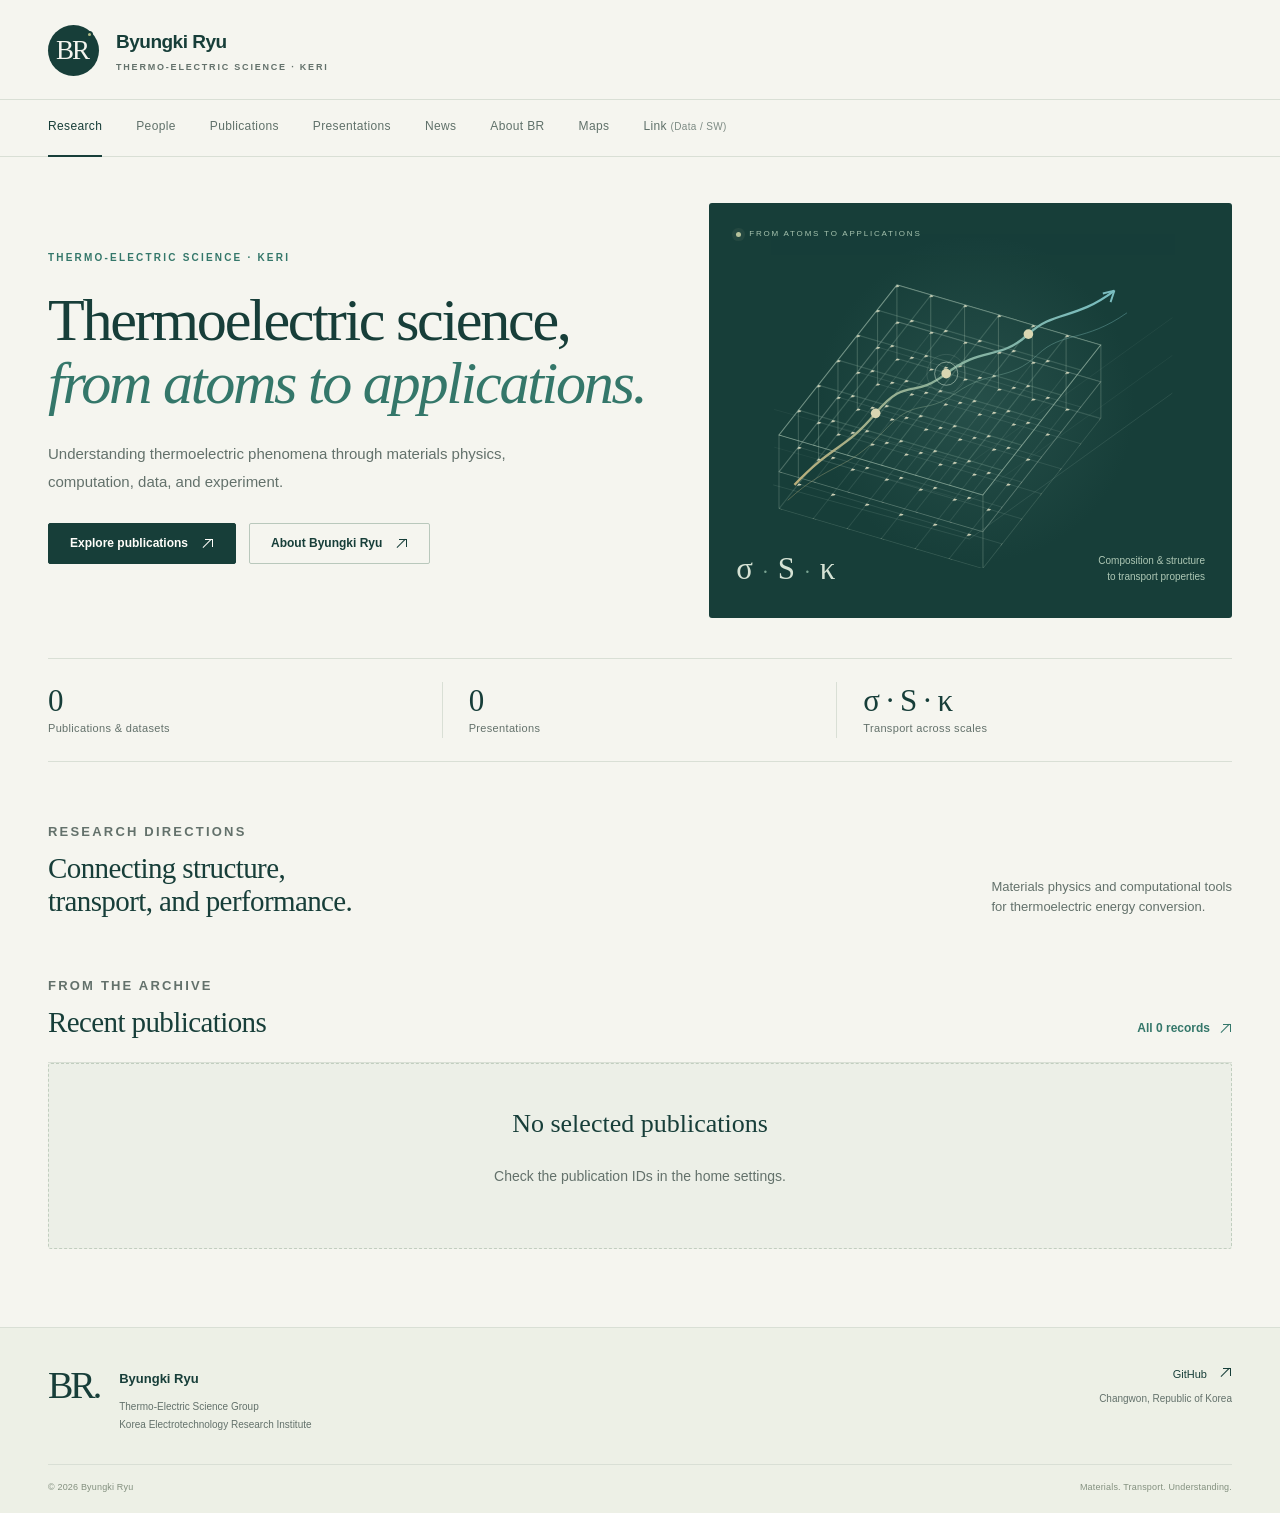
==== src/index.html @ d8a33472 "Build research homepage with Excel and Zotero content workflow" ====
<!doctype html>
<html lang="en">
<head>
  <meta charset="utf-8">
  <meta name="viewport" content="width=device-width, initial-scale=1">
  <meta name="theme-color" content="#173e39">
  <meta name="description" content="Byungki Ryu — thermoelectric science, materials, interfaces, and data-driven research at KERI.">
  <title>Byungki Ryu · Thermo-Electric Science</title>
  <link rel="stylesheet" href="styles.css">
</head>
<body>
  <a class="skip-link" href="#app">Skip to content</a>
  <header class="site-header">
    <div class="header-inner">
      <a class="brand" href="#research" aria-label="Byungki Ryu home">
        <span class="brand-mark" aria-hidden="true">BR<span class="brand-dot"></span></span>
        <span class="brand-copy"><strong>Byungki Ryu</strong><span>THERMO-ELECTRIC SCIENCE · KERI</span></span>
      </a>
      <a class="contact-link" href="mailto:byungkiryu@keri.re.kr">Get in touch <span class="arrow-up-right" aria-hidden="true"></span></a>
    </div>
    <div class="navigation-wrap">
      <nav class="main-nav" aria-label="Main navigation">
        <a href="#research" data-page="research" aria-current="page">Research</a>
        <a href="#people" data-page="people">People</a>
        <a href="#publications" data-page="publications">Publications</a>
        <a href="#presentations" data-page="presentations">Presentations</a>
        <a href="#news" data-page="news">News</a>
        <a href="#about" data-page="about">About BR</a>
        <a href="#maps" data-page="maps">Maps</a>
        <a href="#links" data-page="links">Link <span class="nav-detail">(Data / SW)</span></a>
      </nav>
    </div>
  </header>

  <main id="app" class="site-main" tabindex="-1">
    <div class="loading-state"><span class="eyebrow">THERMO-ELECTRIC SCIENCE</span><h1>Opening the research archive.</h1><p>Loading publications, presentations, and research.</p></div>
  </main>

  <footer class="site-footer">
    <div class="footer-inner">
      <div class="footer-brand"><span class="footer-monogram">BR.</span><div><strong>Byungki Ryu</strong><p>Thermo-Electric Science Group<br>Korea Electrotechnology Research Institute</p></div></div>
      <div class="footer-links"><a href="mailto:byungkiryu@keri.re.kr">byungkiryu@keri.re.kr <span class="arrow-up-right" aria-hidden="true"></span></a><a href="https://github.com/byungkiryu" target="_blank" rel="noopener noreferrer">GitHub <span class="arrow-up-right" aria-hidden="true"></span></a><span class="footer-location">Changwon, Republic of Korea</span></div>
    </div>
    <div class="footer-bottom"><span>© 2026 Byungki Ryu</span><span>Materials. Transport. Understanding.</span></div>
  </footer>

  <dialog id="detail-dialog" class="detail-dialog" aria-label="Research record details">
    <button id="dialog-close" class="dialog-close" aria-label="Close details" type="button">×</button>
    <div id="detail-content" class="dialog-body"></div>
  </dialog>
  <div id="toast" class="toast" role="status" aria-live="polite" hidden></div>

  <template id="lattice-visual">
    <div class="lattice-panel">
      <div class="lattice-overline"><span class="live-dot" aria-hidden="true"></span> FROM ATOMS TO APPLICATIONS</div>
      <svg class="lattice-svg" viewBox="0 0 500 360" fill="none" xmlns="http://www.w3.org/2000/svg" aria-hidden="true">
        <defs>
          <linearGradient id="transport-color" x1="70" y1="300" x2="400" y2="80" gradientUnits="userSpaceOnUse"><stop stop-color="#c6b47c"/><stop offset=".53" stop-color="#8fb8a2"/><stop offset="1" stop-color="#7ec5c9"/></linearGradient>
          <radialGradient id="lattice-glow"><stop stop-color="#76a9a0" stop-opacity=".17"/><stop offset="1" stop-color="#76a9a0" stop-opacity="0"/></radialGradient>
          <pattern id="lattice-grid" x="0" y="0" width="37" height="37" patternUnits="userSpaceOnUse"><path d="M0 0H37M0 0V37" stroke="#adc8ba" stroke-opacity=".4" stroke-width=".8"/><circle cx="0" cy="0" r="3.2" fill="#d5d7bc"/></pattern>
        </defs>
        <circle cx="255" cy="190" r="175" fill="url(#lattice-glow)"/>
        <path d="M46 274L249 330L459 179" stroke="#aac2b5" stroke-opacity=".15"/>
        <path d="M47 235L249 291L459 140M47 196L249 252L459 101" stroke="#aac2b5" stroke-opacity=".08"/>
        <g transform="matrix(.95 .28 -.55 .7 174 67)"><rect width="222" height="222" fill="url(#lattice-grid)" stroke="#bcd4c2" stroke-opacity=".55"/><path d="M0 0V222M37 0V222M74 0V222M111 0V222M148 0V222M185 0V222M222 0V222M0 0H222M0 37H222M0 74H222M0 111H222M0 148H222M0 185H222M0 222H222" stroke="#9ac2ad" stroke-opacity=".18"/></g>
        <g transform="matrix(.95 .28 -.55 .7 174 105)"><rect width="222" height="222" fill="url(#lattice-grid)" stroke="#bcd4c2" stroke-opacity=".35"/></g>
        <g transform="matrix(.95 .28 -.55 .7 174 143)"><rect width="222" height="222" fill="url(#lattice-grid)" stroke="#bcd4c2" stroke-opacity=".15"/></g>
        <g stroke="#b8cfbb" stroke-opacity=".3"><path d="M174 67V143M385 129V205M52 222V298M263 284V360M209 77V153M244 88V164M279 98V174M314 108V184M349 119V195M154 93V169M133 119V195M113 145V221M93 171V247M72 196V272"/></g>
        <path d="M68 274C109 231 119 239 152 200C184 161 190 186 225 159C262 130 280 146 310 118C337 93 358 104 399 73" stroke="url(#transport-color)" stroke-width="2.4"/>
        <path d="M61 290C105 250 122 260 159 220C194 181 200 204 235 179C270 154 290 168 320 139C345 115 368 127 412 96" stroke="url(#transport-color)" stroke-opacity=".4" stroke-width="1"/>
        <g fill="#e4dfb9"><circle cx="152" cy="200" r="5"/><circle cx="225" cy="159" r="5"/><circle cx="310" cy="118" r="5"/></g>
        <g stroke="#c7ddcb" stroke-opacity=".6"><circle cx="225" cy="159" r="12"/><circle cx="225" cy="159" r="20" stroke-opacity=".15"/></g>
        <path d="M399 73L395 85M399 73L387 76" stroke="#80c4c7" stroke-width="2"/>
      </svg>
      <div class="lattice-caption"><span class="lattice-properties">σ <i>·</i> S <i>·</i> κ</span><span>Composition & structure<br>to transport properties</span></div>
    </div>
  </template>
  <script src="data.js"></script>
  <script src="app.js"></script>
</body>
</html>
---- src/styles.css ----
:root{--paper:#f5f5ef;--white:#fffefa;--ink:#173e39;--muted:#63716b;--line:#d9dfd5;--teal:#34776a;--teal-soft:#e5eee5;--gold:#ad8954;--serif:Georgia,'Times New Roman',serif;--sans:Inter,-apple-system,BlinkMacSystemFont,'Segoe UI','Noto Sans',Arial,sans-serif;--shadow:0 16px 50px #183f3910}
*{box-sizing:border-box}html{scroll-behavior:smooth}body{margin:0;background:var(--paper);color:var(--ink);font-family:var(--sans);font-size:15px;line-height:1.6;-webkit-font-smoothing:antialiased}button,input,select,textarea{font:inherit}button,a,input,select{touch-action:manipulation}button{cursor:pointer}a{color:inherit;text-decoration:none}img,svg{max-width:100%}button:focus-visible,a:focus-visible,input:focus-visible,select:focus-visible,summary:focus-visible{outline:3px solid #b18b47;outline-offset:4px}::selection{background:#d8e6c9;color:#163f38}[hidden]{display:none!important}h1,h2,h3,h4,p{margin-top:0}h1,h2,h3,h4{font-weight:500;line-height:1.15}p{margin-bottom:1.1em}button:disabled{cursor:not-allowed;opacity:.5}ul{padding-left:1.2em}main:focus{outline:none}
.skip-link{position:fixed;top:-80px;left:16px;background:var(--ink);color:white;padding:10px 18px;z-index:50}.skip-link:focus{top:12px}
.site-header{background:var(--paper);border-bottom:1px solid var(--line)}.header-inner,.main-nav,.site-main,.footer-inner,.footer-bottom{width:min(1200px,calc(100% - 96px));margin-inline:auto}.header-inner{display:flex;align-items:center;justify-content:space-between;gap:20px;padding:25px 0 23px}.brand{display:flex;gap:17px;align-items:center}.brand-mark{font-family:var(--serif);font-size:27px;letter-spacing:-2px;position:relative;display:grid;place-items:center;width:51px;height:51px;background:var(--ink);color:var(--paper);border-radius:50%;padding-right:3px}.brand-dot{position:absolute;right:6px;top:6px;width:7px;height:7px;background:#b2bc85;border:2px solid var(--ink);border-radius:50%}.brand-copy{display:flex;flex-direction:column;gap:2px}.brand-copy strong{font-size:19px;font-weight:600;letter-spacing:-.5px}.brand-copy>span{font-size:9px;letter-spacing:1.8px;color:var(--muted);font-weight:600}.contact-link{font-size:12px;font-weight:600;display:flex;gap:22px;align-items:center}.contact-link span{font-size:21px;font-weight:400}.contact-link:hover{color:var(--teal)}.navigation-wrap{border-top:1px solid var(--line)}.main-nav{display:flex;gap:34px;align-items:stretch;min-height:56px;white-space:nowrap}.main-nav a{position:relative;padding:17px 0 16px;color:#60716a;font-size:12px;font-weight:500;letter-spacing:.03em}.main-nav a:after{content:'';position:absolute;height:2px;bottom:-1px;left:0;right:0;background:transparent}.main-nav a:hover,.main-nav a.active,.main-nav a[aria-current=page]{color:var(--ink)}.main-nav a.active:after,.main-nav a[aria-current=page]:after{background:var(--ink)}.nav-detail{font-size:10px;opacity:.8}
.site-main{min-height:60vh;padding-top:46px;padding-bottom:78px}.eyebrow{display:block;text-transform:uppercase;letter-spacing:2.2px;font-size:10px;font-weight:650;color:var(--teal);margin-bottom:20px}.page-heading,.page-head{margin:0 0 36px}.page-title{font-family:var(--serif);font-size:clamp(38px,4.5vw,58px);letter-spacing:-1.9px;margin:0 0 16px}.page-description,.page-intro{color:var(--muted);max-width:720px;line-height:1.75;font-size:15px}.page-heading .eyebrow{margin-bottom:12px}.hero-grid,.hero{display:grid;grid-template-columns:1.15fr 1fr;gap:60px;align-items:center;margin:0 0 40px}.hero-copy{padding:17px 0 24px}.hero-copy .eyebrow{margin-bottom:22px}.hero-title{font-family:var(--serif);font-size:clamp(42px,4.7vw,66px);font-weight:400;line-height:1.06;letter-spacing:-2.3px;max-width:600px;margin-bottom:25px}.hero-title em{font-weight:400;color:var(--teal)}.hero-summary,.hero-description{color:var(--muted);font-size:15px;line-height:1.85;max-width:480px;margin-bottom:27px}.hero-actions{display:flex;gap:13px;flex-wrap:wrap;align-items:center}.hero-art,.hero-visual{min-width:0}.lattice-panel{background:#173e39;position:relative;min-height:415px;overflow:hidden;border-radius:3px;color:#d5e2d4}.lattice-overline{position:absolute;top:25px;left:27px;z-index:1;display:flex;align-items:center;gap:8px;font-size:8px;letter-spacing:1.8px;color:#a6c3af;font-weight:500}.live-dot{width:5px;height:5px;border-radius:50%;background:#b7c29b;box-shadow:0 0 0 4px #b7c29b14}.lattice-svg{width:100%;height:348px;margin-top:17px;display:block;opacity:.95}.lattice-caption{position:absolute;left:27px;right:27px;bottom:24px;display:flex;align-items:center;justify-content:space-between;gap:15px}.lattice-properties{font-family:var(--serif);font-size:31px;letter-spacing:1px;white-space:nowrap}.lattice-properties i{font-style:normal;color:#7aa492;font-size:21px}.lattice-caption>span:last-child{font-size:10px;line-height:1.6;text-align:right;color:#aec8b5}.hero-art>svg{display:block;width:100%;min-height:320px;background:var(--ink);border-radius:3px}.hero-art .art-caption{background:var(--ink);color:#becfc3;padding:12px 22px;font-size:11px;letter-spacing:.05em}
.button{display:inline-flex;align-items:center;justify-content:center;gap:14px;border:1px solid var(--ink);border-radius:2px;background:var(--ink);color:var(--white);padding:12px 21px;font-size:12px;font-weight:550;line-height:1.3;transition:background .15s,color .15s,border-color .15s}.button:hover{background:#285c50;border-color:#285c50}.button-secondary,.button.secondary{background:transparent;color:var(--ink);border-color:#b9c8bc}.button-secondary:hover,.button.secondary:hover{background:var(--teal-soft);border-color:var(--teal)}.button.small{font-size:11px;padding:9px 13px}.text-link{display:inline-flex;align-items:center;gap:10px;color:var(--teal);font-weight:600;font-size:12px;border-bottom:1px solid transparent}.text-link:hover{border-bottom-color:currentColor}.text-link svg{width:14px;height:14px}.stats-strip{display:grid;grid-template-columns:repeat(4,1fr);border-block:1px solid var(--line);padding:23px 0;margin:0 0 55px}.stat{display:flex;flex-direction:column;gap:1px;padding-inline:26px;border-right:1px solid var(--line)}.stat:first-child{padding-left:0}.stat:last-child{border:0}.stat strong,.stat .stat-value{font-family:var(--serif);font-size:31px;font-weight:400;line-height:1.2;letter-spacing:-.8px}.stat span,.stat .stat-label{color:var(--muted);font-size:11px;letter-spacing:.03em}.stat a:hover{color:var(--teal)}
.section-heading{display:flex;align-items:flex-end;justify-content:space-between;gap:24px;margin-bottom:23px}.section-heading h2,.section-heading h3{font-family:var(--serif);font-size:29px;letter-spacing:-.6px;margin:0}.section-heading p{color:var(--muted);font-size:13px;margin:5px 0 0;max-width:600px}.section-heading .eyebrow{margin-bottom:9px}.research-topics,.topic-list{border-top:1px solid var(--line);margin-bottom:53px}.topic-row{display:grid;grid-template-columns:55px minmax(0,1fr);gap:16px;padding:27px 0;border-bottom:1px solid var(--line)}.topic-index,.topic-number{font-size:11px;color:#7c897c;font-weight:500;letter-spacing:.1em;padding-top:6px}.topic-body{min-width:0}.topic-body h3{font-family:var(--serif);font-size:25px;letter-spacing:-.3px;margin-bottom:9px}.topic-body p{color:var(--muted);font-size:13px;line-height:1.8;margin-bottom:10px;max-width:900px}.topic-detail{color:var(--muted);font-size:13px;margin:12px 0;padding-left:17px;columns:2;column-gap:35px}.topic-detail li{break-inside:avoid;margin-bottom:6px;padding-left:2px}.topic-links,.topic-tags{display:flex;gap:16px;flex-wrap:wrap;margin-top:14px}.topic-links a{font-size:11px;font-weight:600;color:var(--teal)}.topic-links a:hover{text-decoration:underline}.topic-row details summary{font-size:11px;color:var(--teal);font-weight:600;cursor:pointer;margin-top:11px}.topic-row details[open] summary{margin-bottom:8px}
.filter-bar,.filters{display:flex;align-items:flex-end;flex-wrap:wrap;gap:12px;background:#edf0e7;border:1px solid var(--line);padding:18px;margin:0 0 20px;border-radius:3px}.search-field{flex:1 1 270px;position:relative;min-width:170px}.search-field>span,.search-field>label,.filter-group label,.filter-bar label>span{display:block;text-transform:uppercase;color:#6f7e72;font-size:9px;font-weight:650;letter-spacing:1.2px;margin-bottom:7px}.search-field input,.filter-bar input[type=search],.filter-select,.filter-bar select,.filters select{width:100%;background:var(--white);border:1px solid #cdd7c9;border-radius:2px;padding:11px 12px;color:var(--ink);font-size:12px;min-height:41px}.search-field input::placeholder{color:#8b948a}.filter-bar>label,.filter-group{flex:0 1 145px;min-width:110px}.filter-select{width:auto;min-width:120px;max-width:220px}.filter-bar>select{flex:0 1 150px;max-width:220px}.filter-bar .button{min-height:41px;padding:11px 15px;background:transparent;color:var(--ink);border-color:#b8c7b8}.filter-bar .button:hover{background:#dce7d9}.chip-group{display:flex;gap:7px;flex-wrap:wrap;margin-bottom:22px}.chip{display:inline-flex;align-items:center;gap:7px;border:1px solid var(--line);border-radius:100px;background:transparent;padding:7px 14px;color:var(--muted);font-size:11px;line-height:1.3}.chip:hover{border-color:#81a091;background:#edf1e8}.chip.active,.chip[aria-pressed=true]{background:var(--ink);border-color:var(--ink);color:#fff}.results-header,.results-bar{display:flex;align-items:center;justify-content:space-between;gap:18px;margin:23px 0 13px;font-size:11px;color:var(--muted)}.results-header strong{color:var(--ink)}.results-header p{margin:0}.results-header select{background:transparent;border:0;color:var(--muted);font-size:11px}.record-list,.publication-list{border-top:1px solid var(--line)}.record-card,.publication-row{display:grid;grid-template-columns:65px minmax(0,1fr);gap:21px;border-bottom:1px solid var(--line);padding:24px 0}.record-year,.publication-year{font-family:var(--serif);font-size:22px;line-height:1.3;color:#567367;letter-spacing:-.5px}.record-main,.publication-body{min-width:0}.record-title,.publication-title{display:block;font-family:var(--serif);font-size:21px;line-height:1.4;font-weight:400;letter-spacing:-.1px;margin:0 0 8px}.record-title a:hover,.publication-title a:hover{color:var(--teal)}button.record-title{border:0;background:none;text-align:left;padding:0;color:var(--ink);cursor:pointer}.record-authors,.authors{font-size:11px;color:#708074;line-height:1.8;margin:0 0 4px;overflow-wrap:anywhere}.record-authors strong,.authors strong{color:var(--ink);font-weight:650}.record-venue,.venue{font-size:12px;color:#4d6858;line-height:1.6;margin-bottom:8px}.record-meta,.meta-line{font-size:10px;color:#7b877c;display:flex;align-items:center;gap:8px;flex-wrap:wrap;margin-bottom:9px}.record-actions{display:flex;flex-wrap:wrap;align-items:center;gap:15px;margin-top:10px}.record-actions button,.record-actions a{display:inline-flex;align-items:center;gap:5px;padding:0;border:0;background:none;color:var(--teal);font-size:10px;font-weight:600;line-height:1.6}.record-actions button:hover,.record-actions a:hover{text-decoration:underline}.record-actions svg{width:12px;height:12px}.badges{display:flex;gap:5px;flex-wrap:wrap;margin-bottom:8px}.badge,.tag{display:inline-flex;align-items:center;border:1px solid #d4ddce;border-radius:2px;background:#edf2e7;color:#58705a;font-size:9px;letter-spacing:.02em;padding:3px 6px;line-height:1.2;vertical-align:middle;margin:2px 4px 2px 0}.badge.role,.badge.featured{background:#dfece0;color:#285d43;border-color:#c9ddcb}.badge.invited{background:#eee8d8;color:#8a6a2f;border-color:#e1d5b7}.badge.upcoming{background:#e6edf5;color:#466882;border-color:#d2ddeb}.tag{border:0;background:#e9ede4;color:#768271}.load-more{display:flex;justify-content:center;gap:12px;margin:27px auto 5px}.load-more.button{width:max-content}.record-group-heading{font-family:var(--serif);font-size:28px;margin:30px 0 9px}.empty-state{text-align:center;background:#ecefe7;padding:45px 25px;border:1px dashed #c1cebf;border-radius:3px;color:var(--muted);font-size:14px}.empty-state h3{color:var(--ink);font-family:var(--serif);font-size:26px}.empty-state p{margin-bottom:15px}
.people-grid{display:grid;grid-template-columns:repeat(3,minmax(0,1fr));gap:18px;margin-top:23px;margin-bottom:42px}.person-card{background:var(--white);border:1px solid var(--line);border-radius:3px;padding:27px;display:flex;flex-direction:column;min-width:0}.avatar,.person-initials{width:49px;height:49px;display:grid;place-items:center;border-radius:50%;background:#e8eee1;color:#567350;font-family:var(--serif);font-size:20px;margin-bottom:21px}.person-card:nth-child(3n+2) .avatar{background:#e4ece9;color:#3f6d63}.person-card:nth-child(3n+3) .avatar{background:#eeeadc;color:#8b7848}.person-card h3,.person-name{font-family:var(--serif);font-size:23px;margin-bottom:6px}.person-card p{font-size:12px;color:var(--muted);line-height:1.75;margin-bottom:10px}.person-meta{font-size:11px;line-height:1.75;color:var(--teal);margin-bottom:13px}.person-card .person-role{color:var(--ink);font-weight:600}.person-card .person-period{font-size:10px;color:#8c9589;margin-top:auto;padding-top:10px}.person-card .text-link{margin-top:auto;padding-top:8px;font-size:11px}.people-group-title{font-family:var(--serif);font-size:28px;margin-bottom:20px}.timeline{border-top:1px solid var(--line)}.timeline-item,.timeline-entry{display:grid;grid-template-columns:120px minmax(0,1fr);gap:30px;padding:26px 0;border-bottom:1px solid var(--line)}.timeline-item time,.timeline-entry time{font-size:11px;color:var(--teal);padding-top:4px}.timeline-item h3,.timeline-entry h3{font-family:var(--serif);font-size:24px;line-height:1.35;margin-bottom:9px}.timeline-item p,.timeline-entry p{font-size:13px;line-height:1.85;color:var(--muted);max-width:850px;margin-bottom:11px}.timeline-item .badge{margin-bottom:10px}
.about-grid{display:grid;grid-template-columns:300px minmax(0,1fr);gap:60px}.profile-summary{border-top:3px solid var(--ink);padding-top:26px;align-self:start;position:sticky;top:25px}.profile-summary .avatar{width:90px;height:90px;font-size:38px;background:var(--ink);color:#dfe7ce;margin-bottom:23px}.profile-summary h2{font-family:var(--serif);font-size:36px;letter-spacing:-.6px;margin-bottom:13px}.profile-summary p{font-size:13px;line-height:1.8;color:var(--muted)}.profile-summary .profile-role{font-size:14px;color:var(--ink)}.profile-links{display:flex;flex-direction:column;gap:9px;margin-top:22px}.profile-links a{color:var(--teal);font-size:12px;overflow-wrap:anywhere}.profile-links a:hover{text-decoration:underline}.detail-section{padding-bottom:30px;margin-bottom:30px;border-bottom:1px solid var(--line)}.detail-section:last-child{border-bottom:0}.detail-section h2,.detail-section h3{font-family:var(--serif);font-size:29px;margin-bottom:21px;letter-spacing:-.5px}.detail-section p,.detail-section li{font-size:13px;line-height:1.85;color:var(--muted)}.career-list{list-style:none;padding:0;margin:0}.career-list li{display:grid;grid-template-columns:115px minmax(0,1fr);gap:20px;margin-bottom:22px}.career-list time,.career-list .period{font-size:11px;color:var(--teal);padding-top:2px}.career-list strong{display:block;color:var(--ink);font-weight:550;font-size:14px}.career-list p{margin:4px 0 0;font-size:12px}.detail-section ul:not(.career-list){padding-left:18px}.detail-section li{margin-bottom:9px}
.link-grid{display:grid;grid-template-columns:repeat(2,minmax(0,1fr));gap:15px;margin-bottom:38px}.link-card,.resource-card{position:relative;display:flex;flex-direction:column;padding:25px 58px 25px 25px;border:1px solid var(--line);border-radius:3px;background:var(--white);min-width:0;transition:border-color .2s,background .2s}.link-card:hover,.resource-card:hover{border-color:#7fa18c;background:#f1f5eb}.link-card h3,.resource-card h3{font-family:var(--serif);font-size:23px;line-height:1.3;margin-bottom:9px}.link-card p,.resource-card p{color:var(--muted);font-size:12px;line-height:1.8;margin-bottom:13px}.link-card .link-domain{font-size:10px;color:var(--teal);margin-top:auto;overflow-wrap:anywhere}.link-card .link-arrow,.resource-card .link-arrow{position:absolute;right:23px;top:24px;font-size:24px;color:var(--teal);line-height:1}.link-card>a:not(.text-link){color:var(--teal);font-size:11px;overflow-wrap:anywhere}.link-group-title{font-family:var(--serif);font-size:28px;margin-bottom:20px}.link-card .badge{align-self:start;margin-bottom:15px}
.map-controls{display:flex;align-items:center;gap:10px;flex-wrap:wrap;margin-bottom:20px}.map-controls .chip-group{margin-bottom:0}.map-layout{display:grid;grid-template-columns:minmax(0,1fr) 295px;gap:20px;align-items:start}.map-panel{position:relative;background:#e8ede2;border:1px solid #d3ddce;min-width:0;border-radius:3px;overflow:hidden}.world-map{display:block;width:100%;height:auto;min-height:310px;background:#e8ede2}.world-map .land{fill:#c7d4be;stroke:#e8ede2;stroke-width:.6}.world-map .graticule{fill:none;stroke:#d8e0d2;stroke-width:.6}.world-map .map-point{cursor:pointer;fill:#275d4d;stroke:#eff5e7;stroke-width:1.7;transition:r .15s,fill .15s}.world-map .map-point:hover,.world-map .map-point:focus,.world-map .map-point.active{fill:#b58c44;stroke:#fff;stroke-width:2}.map-caption{font-size:10px;line-height:1.6;color:var(--muted);padding:12px 17px;border-top:1px solid #d3ddce;background:#eef1e8}.map-list{max-height:450px;overflow-y:auto;overscroll-behavior:contain;scrollbar-width:thin;border-top:1px solid var(--line)}.map-place,.map-list button{display:block;width:100%;padding:14px 15px;text-align:left;background:transparent;border:0;border-bottom:1px solid var(--line);color:var(--ink);line-height:1.5;font-size:12px}.map-place:hover,.map-list button:hover,.map-list .active{background:#e8eee0}.map-list strong{display:block;font-size:12px;font-weight:550}.map-list span{display:block;font-size:10px;color:var(--muted);margin-top:4px}.map-detail{padding:20px;border:1px solid var(--line);background:var(--white);margin-top:18px;border-radius:3px}.map-detail h3{font-family:var(--serif);font-size:23px;margin-bottom:7px}.map-detail p{font-size:12px;color:var(--muted);line-height:1.75;margin-bottom:8px}.map-detail a{font-size:11px;color:var(--teal)}.map-legend{display:flex;gap:18px;align-items:center;font-size:10px;color:var(--muted);padding:13px 17px}.map-legend span{display:flex;gap:7px;align-items:center}.map-legend i{width:6px;height:6px;border-radius:50%;background:var(--teal)}
.detail-dialog{border:1px solid #b9cbb8;border-radius:4px;background:var(--white);color:var(--ink);padding:0;max-width:740px;width:calc(100% - 40px);max-height:85vh;box-shadow:0 30px 120px #0e29294d}.detail-dialog::backdrop{background:#102d2866;backdrop-filter:blur(3px)}.dialog-close{position:absolute;right:16px;top:13px;z-index:2;border:1px solid var(--line);width:31px;height:31px;border-radius:50%;background:var(--white);color:var(--muted);font-size:23px;line-height:1;display:grid;place-items:center;padding:0}.dialog-close:hover{background:var(--teal-soft);color:var(--ink)}.dialog-body{padding:42px;overflow-wrap:anywhere}.dialog-body h2{font-family:var(--serif);font-size:30px;line-height:1.3;margin:13px 0 20px;padding-right:14px}.dialog-body h3{font-family:var(--serif);font-size:23px;margin:25px 0 12px}.dialog-body p{font-size:13px;color:var(--muted);line-height:1.9}.dialog-body .eyebrow{margin-bottom:10px}.dialog-body .record-authors{font-size:12px;line-height:1.9}.dialog-body .record-venue{font-size:13px}.dialog-body dl{display:grid;grid-template-columns:90px minmax(0,1fr);gap:9px 18px;font-size:12px;border-block:1px solid var(--line);padding:18px 0}.dialog-body dt{color:var(--muted)}.dialog-body dd{margin:0}.dialog-body a{color:var(--teal)}.dialog-body .button{color:white}.dialog-body .button-secondary{color:var(--ink)}.dialog-actions{display:flex;gap:12px;flex-wrap:wrap;border-top:1px solid var(--line);padding-top:20px;margin-top:24px}.dialog-body img{border-radius:2px;margin-top:10px;max-height:400px;object-fit:contain}.dialog-header{padding-right:25px}.dialog-section{border-top:1px solid var(--line);padding-top:15px;margin-top:20px}.dialog-section .tag{font-size:10px}.toast{position:fixed;bottom:24px;left:50%;transform:translateX(-50%);background:var(--ink);color:white;font-size:12px;line-height:1.5;padding:12px 21px;border:1px solid #6e9985;border-radius:3px;box-shadow:var(--shadow);z-index:100;max-width:calc(100% - 32px)}.loading-state{padding:80px 0;max-width:700px}.loading-state h1{font-family:var(--serif);font-size:44px}.loading-state p{color:var(--muted)}
.site-footer{border-top:1px solid var(--line);background:#edf0e6}.footer-inner{display:flex;align-items:flex-start;justify-content:space-between;gap:30px;padding:38px 0 30px}.footer-brand{display:flex;gap:20px;align-items:flex-start}.footer-monogram{font-family:var(--serif);font-size:38px;letter-spacing:-3px;line-height:1}.footer-brand strong{font-size:13px;font-weight:600}.footer-brand p{font-size:10px;line-height:1.8;color:var(--muted);margin:8px 0 0}.footer-links{display:flex;flex-direction:column;gap:8px;align-items:flex-end;font-size:11px}.footer-links a:hover{text-decoration:underline}.footer-links a span{margin-left:10px}.footer-location{font-size:10px;color:var(--muted)}.footer-bottom{border-top:1px solid var(--line);padding:15px 0 19px;display:flex;justify-content:space-between;gap:20px;font-size:9px;color:#83907f;letter-spacing:.02em}
.quiet{color:var(--muted)}.small{font-size:11px}.inline-link,.section-link{color:var(--teal);font-size:12px;font-weight:550}.inline-link:hover,.section-link:hover{text-decoration:underline}.author-highlight{color:var(--ink);font-weight:650}.record-number{font-size:9px;color:#98a08f;display:block;margin-top:5px;font-family:var(--sans);letter-spacing:.04em}.record-kicker{font-size:10px;display:flex;gap:8px;flex-wrap:wrap;color:var(--muted);margin-bottom:8px}.metadata-grid,.dialog-detail{display:grid;grid-template-columns:100px minmax(0,1fr);gap:8px 16px;font-size:12px}.metadata-grid dt,.dialog-detail dt{color:var(--muted)}.metadata-grid dd,.dialog-detail dd{margin:0}.topic-tag{color:var(--teal);background:#e9eee2;border-radius:2px;display:inline-block;padding:3px 7px;font-size:9px;margin:3px 5px 0 0}.initials{font-family:var(--serif)}.list-heading{font-family:var(--serif);font-size:28px;margin:35px 0 20px}.mini-news{padding:16px 0;border-bottom:1px solid var(--line)}.mini-news h3{font-family:var(--serif);font-size:21px;line-height:1.4;margin:6px 0 9px}.mini-news p{font-size:12px;color:var(--muted)}.news-date{font-size:10px;letter-spacing:.04em;color:var(--teal)}.selected-point{fill:var(--gold)!important;stroke:#fff;stroke-width:2}.map-search{width:100%;padding:11px 12px;border:1px solid var(--line);background:var(--white);font-size:12px;color:var(--ink)}.map-count{font-size:10px;color:var(--muted);margin-left:auto}.profile-contact{display:flex;flex-direction:column;gap:8px;font-size:12px;margin-top:22px;overflow-wrap:anywhere}.profile-contact a{color:var(--teal)}.link-icon{width:30px;height:30px;color:var(--teal);font-size:22px;line-height:1;margin-bottom:15px}.link-icon svg{width:24px;height:24px}.data-note{font-size:10px;color:var(--muted);margin:16px 0}
/* Exact component shapes rendered by app.js. */
.visually-hidden{position:absolute!important;width:1px;height:1px;padding:0!important;margin:-1px!important;overflow:hidden;clip:rect(0,0,0,0);white-space:nowrap;border:0}
.arrow-up-right,.arrow-right{position:relative;display:inline-block;flex:0 0 auto;width:12px;height:12px;vertical-align:-1px;font-size:0!important;line-height:0}
.arrow-up-right:before{content:'';position:absolute;top:1px;right:1px;width:7px;height:7px;border-top:1.3px solid currentColor;border-right:1.3px solid currentColor}
.arrow-up-right:after{content:'';position:absolute;top:9px;left:1px;width:12px;height:1.3px;background:currentColor;transform:rotate(-45deg);transform-origin:left center}
.arrow-right:before{content:'';position:absolute;top:3px;right:1px;width:6px;height:6px;border-top:1.3px solid currentColor;border-right:1.3px solid currentColor;transform:rotate(45deg)}
.arrow-right:after{content:'';position:absolute;top:6px;left:0;width:11px;height:1.3px;background:currentColor}
.stats-strip{grid-template-columns:repeat(3,minmax(0,1fr))}
.research-topics{border-top:0}.research-topics>.section-heading{margin-bottom:27px}.topic-row{grid-template-columns:42px minmax(0,.9fr) minmax(0,1.15fr);gap:23px;border-top:1px solid var(--line);border-bottom:0}.topic-row:last-child{border-bottom:1px solid var(--line)}.topic-body .eyebrow{font-size:8px;letter-spacing:1.7px;margin-bottom:10px}.topic-row>.topic-detail{columns:initial;margin:0;padding:2px 0 0 14px;font-size:12px}.topic-detail>ul{margin:0;padding-left:15px}.topic-detail .topic-tags{gap:5px;margin-top:13px}.topic-tag{border:0;line-height:1.4;cursor:pointer}.topic-tag:hover{background:#d9e8d5}
.record-title>button{border:0;background:none;padding:0;color:inherit;font:inherit;line-height:inherit;text-align:left;letter-spacing:inherit;width:100%;cursor:pointer}.record-title>button:hover{color:var(--teal)}.badge-role{background:#dfece0;color:#285d43;border-color:#c9ddcb}.badge-upcoming{background:#e6edf5;color:#466882;border-color:#d2ddeb}
label.filter-select{display:block;padding:0;background:transparent;border:0;min-height:0;max-width:180px;min-width:110px}.filter-bar .search-field{align-self:flex-end}.search-field>svg{position:absolute;left:12px;bottom:12px;color:#7b8d7d;width:17px;height:17px}.search-field:has(>svg)>input{padding-left:39px}.filter-bar>label.search-field{flex:1 1 270px}.filter-bar .clear-filters{background:transparent;border:0;align-self:flex-end;padding:11px 0;font-size:11px;min-height:41px}.filter-select select{width:100%;max-width:100%;display:block}.load-more{align-items:center}.load-more p{margin:0}
.person-card h2{font-family:var(--serif);font-size:23px;font-weight:400;line-height:1.25;margin:0 0 9px}.person-card .eyebrow{font-size:8px;letter-spacing:1.1px;margin-bottom:8px}.timeline-item h2{font-family:var(--serif);font-size:24px;line-height:1.35;margin-bottom:9px}.link-card h2{font-family:var(--serif);font-size:24px;line-height:1.3;margin-bottom:10px}.link-card .eyebrow{font-size:8px;letter-spacing:1.3px;margin-bottom:14px}.link-card .text-link{margin-top:auto;align-self:flex-start;font-size:11px}
.career-list>article{display:grid;grid-template-columns:115px minmax(0,1fr);gap:20px;margin-bottom:23px}.career-list>article>span{font-size:11px;color:var(--teal);padding-top:3px}.career-list article h3{font-family:var(--sans);font-size:14px;font-weight:550;line-height:1.55;letter-spacing:0;margin:0 0 5px}.career-list article p{font-size:12px;margin:0;color:var(--muted)}.dialog-body dl.metadata-grid{display:block}.metadata-grid>div{display:grid;grid-template-columns:110px minmax(0,1fr);gap:16px;padding:5px 0}.metadata-grid dt{font-size:11px}.metadata-grid dd{font-size:12px}.long-text{white-space:pre-line}.citation-text{background:#edf1e7;border-left:2px solid #adc2a7;padding:14px 17px;font-size:11px!important;line-height:1.8!important}.detail-image{margin:20px 0}.detail-image figcaption{font-size:10px;color:var(--muted);margin-top:8px}.toast:not(.is-visible){display:none}.toast.is-visible{display:block}
.map-controls .map-search{padding:0;background:none;border:0;max-width:360px;margin-left:auto;flex:1 1 210px}.world-map{min-height:0}.world-map svg{width:100%;height:auto;display:block}.map-ocean{fill:#e8ede2}.map-grid{stroke:#d7e0d0;stroke-width:.7;fill:none}.map-land{fill:#c0cfb6;stroke:#e8ede2;stroke-width:.6}.world-map .map-point{stroke:none;fill:none;cursor:pointer}.map-point-halo{fill:#517d6533;stroke:none}.map-point-core{fill:#316b54;stroke:#f4f5e8;stroke-width:1.5}.map-point-label{font-size:9px;fill:#2d563e;stroke:none;font-weight:650;font-family:var(--sans)}.map-point:hover .map-point-core,.map-point.is-selected .map-point-core{fill:#ad8954;stroke:white;stroke-width:2}.map-point.is-selected .map-point-halo{fill:#ad89542b}.map-count{padding:11px 18px;border-top:1px solid #d3ddce;font-size:10px;background:#eef1e8}.map-panel+.map-layout{grid-template-columns:minmax(0,.8fr) minmax(0,1.2fr);margin-top:20px}.map-detail{margin-top:0}.map-detail h2{font-family:var(--serif);font-size:25px;margin-bottom:12px}.map-list-item{position:relative;padding-right:33px!important}.map-list-item.is-selected{background:#dfe9d7}.map-list-item .arrow-up-right{position:absolute;right:15px;top:18px;margin:0}.map-list-item>span:not(.arrow-up-right){max-width:95%}
@media(min-width:1450px){.site-main{padding-top:58px}.hero-title{font-size:70px}.hero-grid{gap:75px}.lattice-panel{min-height:435px}.lattice-svg{height:365px}}
@media(max-width:1100px){.header-inner,.main-nav,.site-main,.footer-inner,.footer-bottom{width:calc(100% - 64px)}.main-nav{gap:24px}.hero-grid,.hero{gap:34px;grid-template-columns:1.1fr 1fr}.hero-title{font-size:52px}.lattice-panel{min-height:385px}.lattice-svg{height:320px}.about-grid{grid-template-columns:260px minmax(0,1fr);gap:40px}.map-layout{grid-template-columns:minmax(0,1fr) 245px}.people-grid{gap:15px}.person-card{padding:23px}.filter-select{max-width:170px}}
@media(max-width:900px){.main-nav{gap:23px;overflow-x:auto;scrollbar-width:thin}.navigation-wrap{overflow:hidden}.main-nav a{font-size:11px}.hero-grid,.hero{gap:26px}.hero-title{font-size:46px}.hero-summary{font-size:13px}.lattice-panel{min-height:360px}.lattice-svg{height:300px}.lattice-caption{left:20px;right:20px}.lattice-overline{left:20px;font-size:7px}.lattice-properties{font-size:27px}.lattice-caption>span:last-child{font-size:8px}.stats-strip{margin-bottom:40px}.stat{padding-inline:20px}.stat strong{font-size:28px}.topic-detail{columns:1}.people-grid{grid-template-columns:repeat(2,minmax(0,1fr))}.map-layout{grid-template-columns:1fr}.map-list{display:grid;grid-template-columns:repeat(2,1fr);max-height:230px;border:1px solid var(--line);background:#f0f2e9}.map-list button{border-right:1px solid var(--line)}.world-map{min-height:300px}.about-grid{grid-template-columns:220px minmax(0,1fr);gap:30px}.career-list li{grid-template-columns:1fr;gap:4px}.link-grid{gap:13px}.link-card{padding:23px 45px 23px 23px}.filter-bar>label{flex:1 1 130px}.filter-select{width:100%;max-width:none}.filter-bar .search-field{flex-basis:100%}}
@media(max-width:680px){.header-inner,.main-nav,.site-main,.footer-inner,.footer-bottom{width:calc(100% - 36px)}.header-inner{padding:19px 0;gap:10px}.brand{gap:11px}.brand-mark{width:43px;height:43px;font-size:23px}.brand-copy strong{font-size:17px}.brand-copy>span{font-size:7px;letter-spacing:1.2px}.contact-link{font-size:0;gap:0;padding:3px}.contact-link span{font-size:24px}.main-nav{min-height:49px;gap:25px;padding-bottom:0}.main-nav a{padding:15px 0 13px;font-size:11px}.nav-detail{font-size:9px}.site-main{padding-top:30px;padding-bottom:47px}.hero-grid,.hero{grid-template-columns:1fr;gap:14px;margin-bottom:25px}.hero-copy{padding:0 0 18px}.hero-title{font-size:49px;letter-spacing:-1.8px;max-width:550px;margin-bottom:19px}.hero-copy .eyebrow{margin-bottom:19px;font-size:9px}.hero-summary{font-size:14px;max-width:520px;margin-bottom:24px}.hero-actions{gap:9px}.button{font-size:11px;padding:12px 17px}.hero-art{max-width:none}.lattice-panel{min-height:295px}.lattice-svg{height:285px;margin-top:-3px}.lattice-overline{top:18px;left:20px;font-size:7px}.lattice-caption{bottom:17px}.lattice-properties{font-size:25px}.lattice-caption>span:last-child{font-size:9px}.stats-strip{grid-template-columns:repeat(2,1fr);padding:0;margin-bottom:35px}.stat{padding:18px 0 18px 20px;border-right:0}.stat:nth-child(2n+1){padding-left:0;border-right:1px solid var(--line)}.stat:nth-child(-n+2){border-bottom:1px solid var(--line)}.stat strong{font-size:28px}.stat span{font-size:10px}.section-heading{margin-bottom:20px;gap:15px}.section-heading h2,.section-heading h3{font-size:27px}.section-heading .text-link{font-size:10px;flex-shrink:0}.section-heading p{font-size:12px}.topic-row{grid-template-columns:30px minmax(0,1fr);gap:10px;padding:23px 0}.topic-index{font-size:10px}.topic-body h3{font-size:23px}.topic-body p,.topic-detail{font-size:12px}.research-topics{margin-bottom:37px}.page-title{font-size:42px;letter-spacing:-1.3px}.page-heading{margin-bottom:28px}.page-description{font-size:13px}.page-heading .eyebrow{font-size:9px}.filter-bar{padding:13px;gap:10px}.filter-bar>label{flex:1 1 100px}.filter-bar select{font-size:11px;padding:10px 9px}.filter-bar .button{font-size:10px;padding:10px 13px}.search-field input{font-size:12px}.chip-group{gap:6px;margin-bottom:19px}.chip{font-size:10px;padding:7px 11px}.results-header{font-size:10px;gap:10px}.record-card{grid-template-columns:42px minmax(0,1fr);gap:13px;padding:21px 0}.record-year{font-size:18px}.record-title{font-size:19px;line-height:1.4}.record-authors{font-size:10px}.record-venue{font-size:11px}.record-actions{gap:13px}.record-actions button,.record-actions a{font-size:9px}.badge,.tag{font-size:8px}.people-grid{gap:12px}.person-card{padding:19px}.person-card h3{font-size:21px}.person-card p{font-size:11px}.person-meta{font-size:10px}.avatar{width:42px;height:42px;font-size:19px;margin-bottom:17px}.timeline-item{grid-template-columns:1fr;gap:10px;padding:23px 0}.timeline-item time{font-size:10px}.timeline-item h3{font-size:23px}.timeline-item p{font-size:12px}.about-grid{grid-template-columns:1fr;gap:35px}.profile-summary{position:static;padding-top:23px}.profile-summary .avatar{width:68px;height:68px;font-size:30px;float:right;margin:0 0 10px 18px}.profile-summary h2{font-size:32px}.profile-links{display:flex;flex-wrap:wrap;flex-direction:row;gap:16px}.career-list li{grid-template-columns:90px minmax(0,1fr);gap:17px}.detail-section h2,.detail-section h3{font-size:26px}.detail-section p,.detail-section li{font-size:12px}.career-list strong{font-size:13px}.career-list p{font-size:11px}.link-grid{grid-template-columns:1fr;gap:12px}.link-card{padding:24px 48px 24px 23px}.link-card h3{font-size:24px}.map-controls{gap:8px}.world-map{min-height:210px}.map-list{grid-template-columns:1fr;max-height:215px}.map-detail{padding:18px}.dialog-body{padding:30px 22px}.dialog-body h2{font-size:25px;line-height:1.3;padding-right:10px}.dialog-body p{font-size:12px}.dialog-body dl{grid-template-columns:70px minmax(0,1fr);gap:9px 12px;font-size:11px}.dialog-actions .button{font-size:10px}.dialog-close{right:10px;top:10px;width:27px;height:27px;font-size:20px}.footer-inner{flex-direction:column;gap:22px;padding:30px 0 22px}.footer-brand{gap:17px}.footer-links{align-items:flex-start;font-size:11px}.footer-monogram{font-size:33px}.footer-bottom{font-size:8px;gap:16px}.footer-bottom span:last-child{text-align:right}.loading-state{padding:35px 0}.loading-state h1{font-size:35px}}
@media(max-width:400px){.brand-copy>span{font-size:6px;letter-spacing:1.1px}.hero-title{font-size:43px}.people-grid{grid-template-columns:1fr}.person-card{padding:22px}.hero-actions .button{padding:11px 14px}.hero-summary{font-size:13px}.record-card{grid-template-columns:1fr;gap:8px}.record-year{font-size:13px}.career-list li{grid-template-columns:1fr;gap:3px}}
@media(max-width:900px){.topic-row{grid-template-columns:30px minmax(0,1fr);gap:13px}.topic-row>.topic-detail{grid-column:2;padding:0;margin-top:-2px}.career-list>article{grid-template-columns:1fr;gap:4px}.map-panel+.map-layout{grid-template-columns:1fr 1fr}.filter-bar>label.search-field{flex-basis:100%}.map-layout .map-list{display:block;max-height:290px}}
@media(max-width:680px){.stats-strip{grid-template-columns:repeat(3,minmax(0,1fr));padding:17px 0}.stats-strip .stat{padding:0 13px;border-bottom:0;border-right:1px solid var(--line)}.stats-strip .stat:first-child{padding-left:0}.stats-strip .stat:last-child{border-right:0;padding-right:0}.stats-strip .stat strong{font-size:25px}.stats-strip .stat span{font-size:8px;line-height:1.55;margin-top:4px}.topic-row{grid-template-columns:24px minmax(0,1fr);gap:10px}.topic-row>.topic-detail{font-size:11px}.person-card h2{font-size:22px}.timeline-item h2{font-size:23px}.career-list>article{grid-template-columns:90px minmax(0,1fr);gap:15px}.career-list article h3{font-size:13px}.metadata-grid>div{grid-template-columns:80px minmax(0,1fr);gap:11px}.map-panel+.map-layout{grid-template-columns:1fr}.map-controls .map-search{max-width:none;margin-left:0;flex-basis:100%}.filter-bar>label.filter-select{max-width:none;flex:1 1 95px;min-width:90px}.contact-link .arrow-up-right{width:14px;height:14px}}
@media(max-width:680px){.world-map{min-height:0}}
@media(max-width:900px){.main-nav{overflow-y:hidden}}
.brand{min-width:0}.brand-mark{flex-shrink:0}.brand-copy{min-width:0}.brand-copy strong{overflow-wrap:anywhere}.contact-link{flex-shrink:0}.footer-brand p{white-space:pre-line}
.avatar-photo{overflow:hidden}.avatar-photo img{display:block;width:100%;height:100%;object-fit:cover}.content-image{margin:17px 0 20px;max-width:700px}.content-image img{display:block;width:auto;height:auto;max-height:430px;border-radius:3px;object-fit:contain}.hero-image{margin:0;background:var(--teal-soft);border-radius:3px;overflow:hidden}.hero-image img{display:block;width:100%;height:auto;max-height:560px;object-fit:contain}.topic-body .content-image{margin:14px 0}.topic-body .content-image img{max-height:260px}.link-card .content-image img,.map-detail .content-image img{max-height:250px}.detail-image img{max-height:520px;object-fit:contain}
.presentation-views{margin-top:-10px;margin-bottom:24px}.event-date{font-size:11px;color:var(--teal);padding-top:4px}.event-card .eyebrow{font-size:9px;margin-bottom:8px}.event-card .event-place{color:var(--teal)}.event-actions,.related-people{display:flex;align-items:center;flex-wrap:wrap;gap:16px}.event-actions button{border:0;padding:0;background:none}.event-card .badge{margin-top:0}.linked-event-title{color:var(--ink)!important;font-weight:600}.person-card:focus{outline:2px solid var(--teal);outline-offset:3px}.profile-contact{display:flex;flex-direction:column;align-items:flex-start;gap:10px}.profile-contact a{overflow-wrap:anywhere}
@media(max-width:680px){.hero-image img{max-height:380px}.content-image img{max-height:300px}.brand-copy strong{max-width:240px}.event-actions{gap:12px}}
@media(prefers-reduced-motion:reduce){html{scroll-behavior:auto}*,*:before,*:after{animation-duration:.01ms!important;transition-duration:.01ms!important}}
@media print{.site-header,.site-footer,.filter-bar,.chip-group,.record-actions,.button,.toast{display:none!important}.site-main{width:100%;padding:0}.record-card{break-inside:avoid}.hero-art{display:none}.hero-grid{display:block}body{background:white;color:black}}
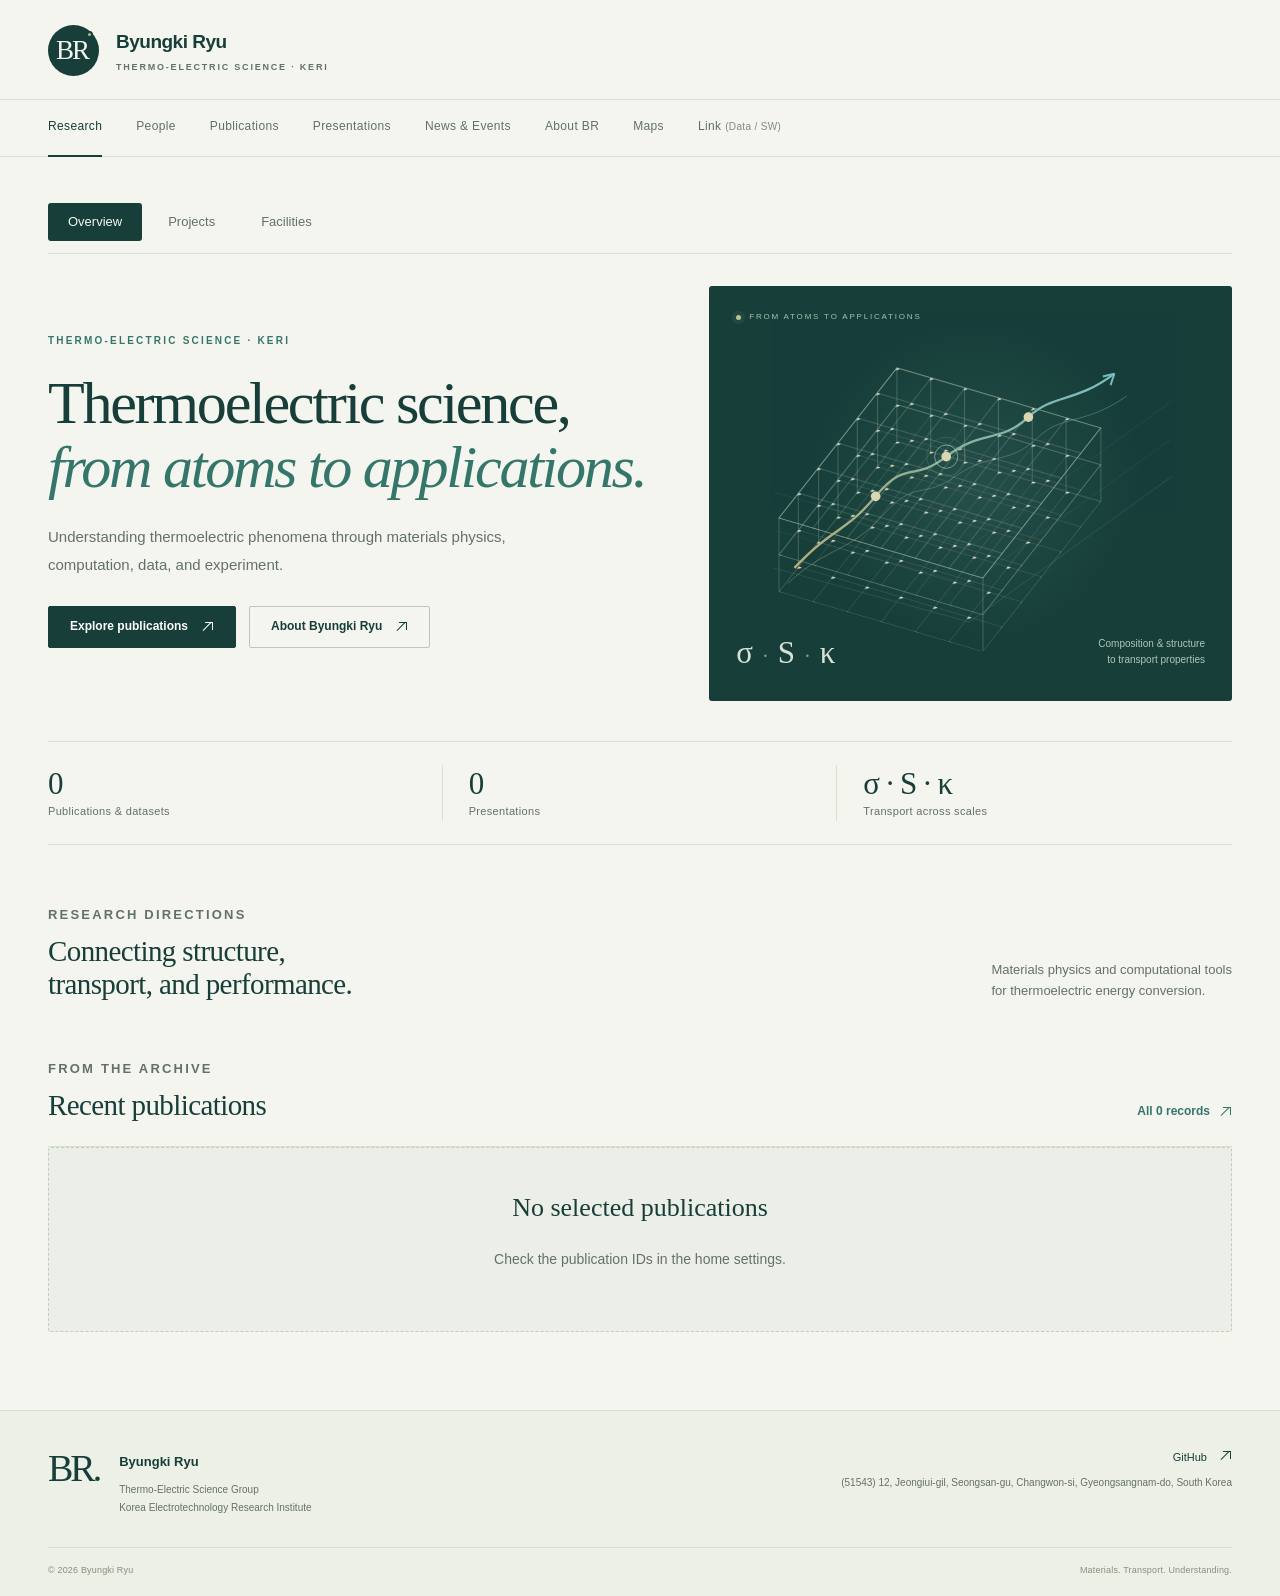
==== commit 950e2a50: "Update research projects, bilingual profiles, and chronological catalogs Combine news and events wit" ====
--- a/src/index.html
+++ b/src/index.html
@@ -24,7 +24,7 @@
         <a href="#people" data-page="people">People</a>
         <a href="#publications" data-page="publications">Publications</a>
         <a href="#presentations" data-page="presentations">Presentations</a>
-        <a href="#news" data-page="news">News</a>
+        <a href="#news" data-page="news">News &amp; Events</a>
         <a href="#about" data-page="about">About BR</a>
         <a href="#maps" data-page="maps">Maps</a>
         <a href="#links" data-page="links">Link <span class="nav-detail">(Data / SW)</span></a>
@@ -36,10 +36,23 @@
     <div class="loading-state"><span class="eyebrow">THERMO-ELECTRIC SCIENCE</span><h1>Opening the research archive.</h1><p>Loading publications, presentations, and research.</p></div>
   </main>
 
+  <!-- Keep the widget outside #app so menu changes cannot reload it. -->
+  <section id="visitor-panel" class="visitor-panel is-parked" aria-labelledby="visitor-title" aria-hidden="true" inert>
+    <div class="visitor-heading">
+      <div><p class="eyebrow">WEBSITE VISITORS</p><h2 id="visitor-title">Visitors around the world</h2><p class="quiet">Thank you for visiting. Discover where readers of this website are connecting from.</p></div>
+      <a class="button button-secondary" href="https://mapmyvisitors.com/web/1c9dp" target="_blank" rel="noopener noreferrer">Visitor counts &amp; statistics <span class="arrow-up-right" aria-hidden="true"></span></a>
+    </div>
+    <div class="visitor-widget-frame">
+      <p id="visitor-status" class="visitor-status quiet" role="status">Loading the visitor map…</p>
+      <div id="visitor-widget" class="visitor-widget"></div>
+    </div>
+    <p class="visitor-note">Map and statistics by <a href="https://mapmyvisitors.com/web/1c9dp" target="_blank" rel="noopener noreferrer">MapMyVisitors</a>. The counter above shows pageviews, not unique people. Locations are approximate, based on IP addresses. Open the statistics for more detail.</p>
+  </section>
+
   <footer class="site-footer">
     <div class="footer-inner">
       <div class="footer-brand"><span class="footer-monogram">BR.</span><div><strong>Byungki Ryu</strong><p>Thermo-Electric Science Group<br>Korea Electrotechnology Research Institute</p></div></div>
-      <div class="footer-links"><a href="mailto:byungkiryu@keri.re.kr">byungkiryu@keri.re.kr <span class="arrow-up-right" aria-hidden="true"></span></a><a href="https://github.com/byungkiryu" target="_blank" rel="noopener noreferrer">GitHub <span class="arrow-up-right" aria-hidden="true"></span></a><span class="footer-location">Changwon, Republic of Korea</span></div>
+      <div class="footer-links"><a href="mailto:byungkiryu@keri.re.kr">byungkiryu@keri.re.kr <span class="arrow-up-right" aria-hidden="true"></span></a><a href="https://github.com/byungkiryu" target="_blank" rel="noopener noreferrer">GitHub <span class="arrow-up-right" aria-hidden="true"></span></a><address class="footer-location">(51543) 12, Jeongiui-gil, Seongsan-gu, Changwon-si, Gyeongsangnam-do, South Korea</address></div>
     </div>
     <div class="footer-bottom"><span>© 2026 Byungki Ryu</span><span>Materials. Transport. Understanding.</span></div>
   </footer>
@@ -79,3 +92,4 @@
   <script src="app.js"></script>
 </body>
 </html>
+
--- a/src/styles.css
+++ b/src/styles.css
@@ -42,3 +42,46 @@
 @media(max-width:680px){.hero-image img{max-height:380px}.content-image img{max-height:300px}.brand-copy strong{max-width:240px}.event-actions{gap:12px}}
 @media(prefers-reduced-motion:reduce){html{scroll-behavior:auto}*,*:before,*:after{animation-duration:.01ms!important;transition-duration:.01ms!important}}
 @media print{.site-header,.site-footer,.filter-bar,.chip-group,.record-actions,.button,.toast{display:none!important}.site-main{width:100%;padding:0}.record-card{break-inside:avoid}.hero-art{display:none}.hero-grid{display:block}body{background:white;color:black}}
+
+
+/* The visitor widget survives route changes and always has a measurable width. */
+.site-main.is-visitor-view{min-height:0;padding-bottom:0}
+.visitor-panel{width:min(1200px,calc(100% - 96px));margin:0 auto 78px}
+.visitor-panel.is-parked{position:absolute;top:0;left:-200vw;visibility:hidden;pointer-events:none}
+.visitor-heading{display:flex;justify-content:space-between;align-items:flex-start;gap:24px;margin:24px 0}
+.visitor-heading .eyebrow{margin-bottom:10px}
+.visitor-heading h2{font-family:var(--serif);font-size:clamp(26px,3vw,38px);letter-spacing:-.7px;margin-bottom:12px}
+.visitor-heading p:last-child{margin-bottom:0;max-width:620px}
+.visitor-heading .button{flex-shrink:0}
+.visitor-widget-frame{border:1px solid var(--line);background:#fff;border-radius:3px;padding:24px;text-align:center;overflow:hidden;min-height:150px}
+.visitor-widget{width:100%;max-width:960px;margin-inline:auto}
+.visitor-widget img,.visitor-widget canvas,.visitor-widget iframe{max-width:100%}
+.visitor-widget img{height:auto}
+.visitor-status{padding:26px 12px;margin:0}
+.visitor-note{font-size:12px;color:var(--muted);line-height:1.8;max-width:820px;margin:16px 0 0}
+.visitor-note a{text-decoration:underline;text-underline-offset:3px}
+@media(max-width:1100px){.visitor-panel{width:calc(100% - 64px)}}
+@media(max-width:900px){.visitor-heading{flex-direction:column;gap:16px}}
+@media(max-width:680px){.visitor-panel{width:calc(100% - 36px);margin-bottom:47px}.visitor-widget-frame{padding:12px}.visitor-heading .button{max-width:100%;white-space:normal}}
+@media print{.visitor-panel.is-parked{display:none!important}}
+
+/* Research subsections and chronological catalogs. */
+.section-tabs{display:flex;gap:6px;flex-wrap:wrap;align-items:center;border-bottom:1px solid var(--line);padding:0 0 12px;margin:0 0 32px}
+.section-tabs a,.section-tabs button{display:inline-flex;align-items:center;padding:9px 19px;border:1px solid transparent;background:transparent;color:var(--muted);border-radius:3px;font-size:13px;line-height:1.4}
+.section-tabs a:hover,.section-tabs button:hover{background:#e9eee3;color:var(--ink)}
+.section-tabs a[aria-current=page],.section-tabs button[aria-pressed=true]{background:var(--ink);color:var(--paper)}
+.project-list{border-top:1px solid var(--line)}
+.project-row{display:grid;grid-template-columns:210px minmax(0,1fr);gap:32px;padding:30px 0;border-bottom:1px solid var(--line)}
+.project-row h2{font-size:21px;line-height:1.45;margin-bottom:9px;overflow-wrap:anywhere}
+.project-period{color:var(--teal);font-size:12px;font-weight:600;font-variant-numeric:tabular-nums;margin:5px 0 0}
+.project-title-ko{font-size:14px;line-height:1.7;color:var(--muted);margin-bottom:10px;word-break:keep-all;overflow-wrap:anywhere}
+.project-row .long-text{font-size:13px;margin-bottom:0}
+.facility-grid{display:grid;grid-template-columns:repeat(2,minmax(0,1fr));gap:24px}
+.facility-grid>.empty-state{grid-column:1/-1}
+.facility-card{padding:26px;border:1px solid var(--line);border-radius:3px}
+.facility-card h2{font-size:22px;line-height:1.4}
+.catalog-year-heading{font-family:var(--serif);font-size:30px;letter-spacing:-.6px;padding:20px 0 12px;margin:12px 0 0;border-bottom:2px solid var(--ink)}
+.catalog-year-group:first-child .catalog-year-heading{padding-top:4px;margin-top:0}
+.record-year.record-number{font-family:var(--serif);font-size:22px;line-height:1.3;color:#567367;font-variant-numeric:tabular-nums}
+.footer-location{font-style:normal;max-width:470px;line-height:1.7;overflow-wrap:anywhere}
+@media(max-width:680px){.project-row{grid-template-columns:1fr;gap:10px;padding:24px 0}.project-period{margin:0}.project-row h2{font-size:19px}.facility-grid{grid-template-columns:1fr}.section-tabs{margin-bottom:25px}.section-tabs a,.section-tabs button{padding:9px 14px}.catalog-year-heading{font-size:27px}.footer-location{max-width:100%}}
